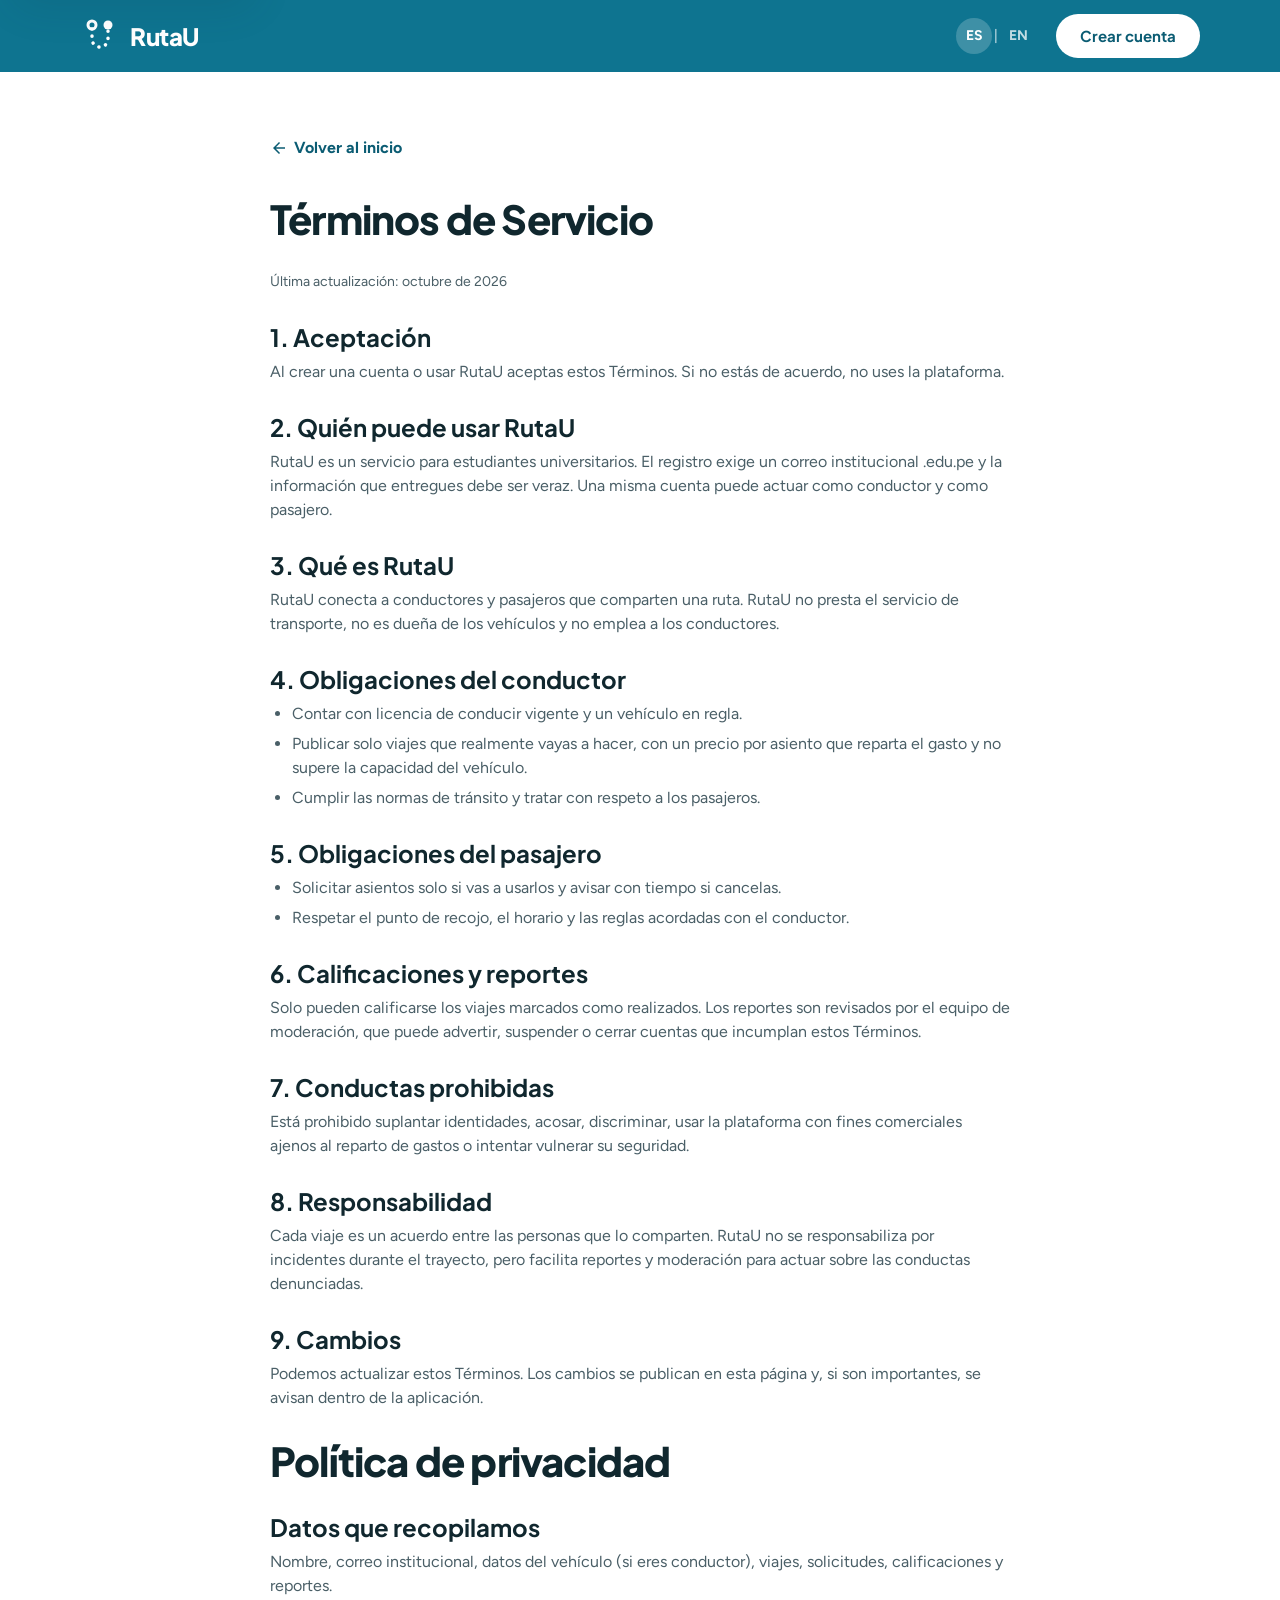
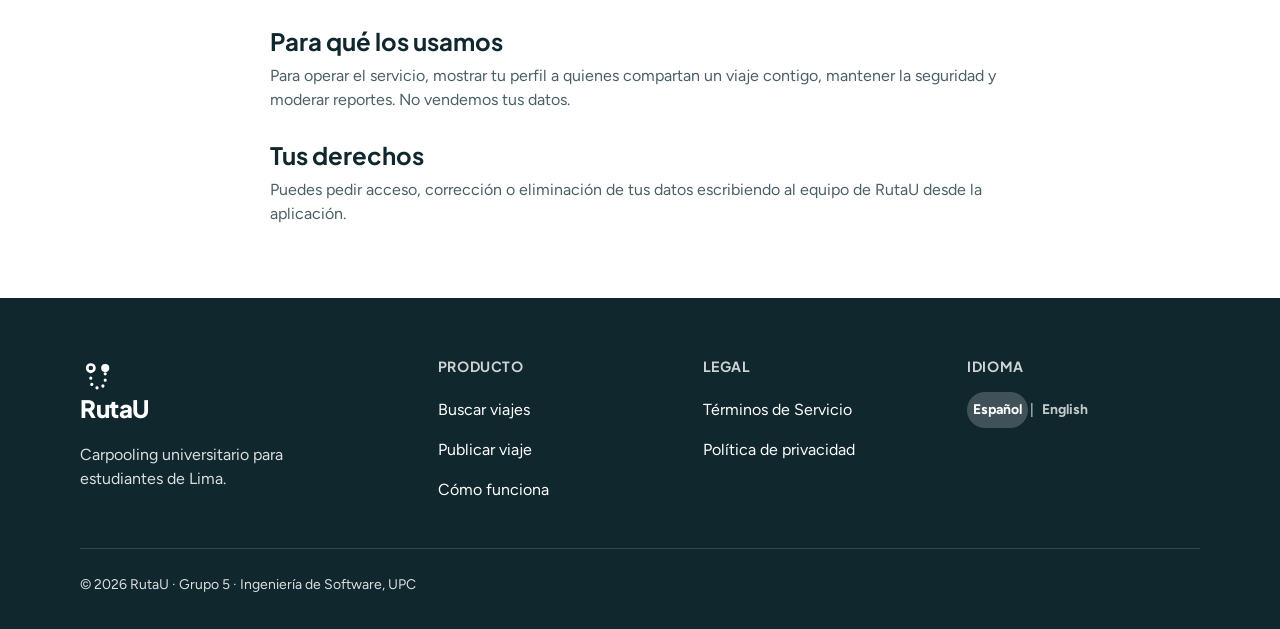
==== terminos.html @ 06f5e518 "feat(landing): add footer and terms of service page" ====
<!doctype html>
<html lang="es-419">
<head>
  <meta charset="utf-8">
  <meta name="viewport" content="width=device-width, initial-scale=1">
  <title data-i18n="meta.title.terms">Términos de Servicio – RutaU</title>
  <meta name="description" content="Términos de Servicio y Política de privacidad de RutaU.">
  <meta name="theme-color" content="#0E7490">
  <link rel="icon" href="assets/favicon.svg" type="image/svg+xml">
  <link rel="preconnect" href="https://fonts.googleapis.com">
  <link rel="preconnect" href="https://fonts.gstatic.com" crossorigin>
  <link href="https://fonts.googleapis.com/css2?family=Figtree:wght@400;500;600;700&family=Plus+Jakarta+Sans:wght@600;700;800&display=swap" rel="stylesheet">
  <link rel="stylesheet" href="css/variables.css">
  <link rel="stylesheet" href="css/base.css">
  <link rel="stylesheet" href="css/layout.css">
  <link rel="stylesheet" href="css/components.css">
</head>
<body data-title-key="meta.title.terms">
  <svg xmlns="http://www.w3.org/2000/svg" style="display:none" aria-hidden="true" focusable="false">
  <symbol id="i-logo" viewBox="0 0 40 40"><path d="M12 13v10a8 8 0 0 0 16 0V13" fill="none" stroke="currentColor" stroke-width="3.5" stroke-linecap="round" stroke-dasharray="0.1 7"/><circle cx="12" cy="9" r="4" fill="none" stroke="currentColor" stroke-width="3"/><circle cx="28" cy="9" r="4.5" fill="currentColor"/></symbol>
  <symbol id="i-search" viewBox="0 0 24 24"><path d="M15.5 14h-.79l-.28-.27A6.47 6.47 0 0 0 16 9.5 6.5 6.5 0 1 0 9.5 16c1.61 0 3.09-.59 4.23-1.57l.27.28v.79l5 4.99L20.49 19l-4.99-5zm-6 0C7.01 14 5 11.99 5 9.5S7.01 5 9.5 5 14 7.01 14 9.5 11.99 14 9.5 14z"/></symbol>
  <symbol id="i-profile" viewBox="0 0 24 24"><path d="M12 12a4 4 0 1 0 0-8 4 4 0 0 0 0 8zm0 2c-2.67 0-8 1.34-8 4v2h16v-2c0-2.66-5.33-4-8-4z"/></symbol>
  <symbol id="i-star" viewBox="0 0 24 24"><path d="M12 17.27 18.18 21l-1.64-7.03L22 9.24l-7.19-.61L12 2 9.19 8.63 2 9.24l5.46 4.73L5.82 21z"/></symbol>
  <symbol id="i-check" viewBox="0 0 24 24"><path d="M12 2a10 10 0 1 0 0 20 10 10 0 0 0 0-20zm-2 15-5-5 1.41-1.41L10 14.17l7.59-7.59L19 8l-9 9z"/></symbol>
  <symbol id="i-school" viewBox="0 0 24 24"><path d="M5 13.18v4L12 21l7-3.82v-4L12 17l-7-3.82zM12 3 1 9l11 6 9-4.91V17h2V9L12 3z"/></symbol>
  <symbol id="i-flag" viewBox="0 0 24 24"><path d="M14.4 6 14 4H5v17h2v-7h5.6l.4 2h7V6z"/></symbol>
  <symbol id="i-menu" viewBox="0 0 24 24"><path d="M3 18h18v-2H3v2zm0-5h18v-2H3v2zm0-7v2h18V6H3z"/></symbol>
  <symbol id="i-back" viewBox="0 0 24 24"><path d="M20 11H7.83l5.59-5.59L12 4l-8 8 8 8 1.41-1.41L7.83 13H20v-2z"/></symbol>
</svg>

  <a class="skip-link" href="#contenido" data-i18n="a11y.skip">Saltar al contenido principal</a>
  <p id="lang-live" class="sr-only" role="status" aria-live="polite"></p>
  <header class="site-header">
    <div class="container site-header__inner">
      <a class="brand" href="index.html" data-i18n-attr="aria-label:a11y.logo" aria-label="RutaU, ir al inicio">
        <svg class="icon" style="width:40px;height:40px" aria-hidden="true"><use href="#i-logo"/></svg>
        <span class="brand__name">RutaU</span>
      </a>
      <div class="header-actions">
        <div class="lang-switch" role="group" data-i18n-attr="aria-label:a11y.lang" aria-label="Seleccionar idioma">
          <button type="button" data-lang="es_419" aria-pressed="true" lang="es">ES</button>
          <span class="lang-switch__sep" aria-hidden="true">|</span>
          <button type="button" data-lang="en_US" aria-pressed="false" lang="en">EN</button>
        </div>
        <a class="btn btn--light btn--sm" href="#" data-app="register" data-i18n="nav.signup">Crear cuenta</a>
      </div>
    </div>
  </header>
  <main id="contenido" class="legal">
    <div class="container legal__inner">
      <a class="back-link" href="index.html"><svg class="icon icon--sm" aria-hidden="true"><use href="#i-back"/></svg><span data-i18n="legal.back">Volver al inicio</span></a>
      <h1 data-i18n="legal.terms.title">Términos de Servicio</h1>
      <p class="legal__meta" data-i18n="legal.updated">Última actualización: octubre de 2026</p>
      <section><h2 data-i18n="legal.t1.h">1. Aceptación</h2><p data-i18n="legal.t1.p">Al crear una cuenta o usar RutaU aceptas estos Términos. Si no estás de acuerdo, no uses la plataforma.</p></section>
      <section><h2 data-i18n="legal.t2.h">2. Quién puede usar RutaU</h2><p data-i18n="legal.t2.p">RutaU es un servicio para estudiantes universitarios. El registro exige un correo institucional .edu.pe y la información que entregues debe ser veraz. Una misma cuenta puede actuar como conductor y como pasajero.</p></section>
      <section><h2 data-i18n="legal.t3.h">3. Qué es RutaU</h2><p data-i18n="legal.t3.p">RutaU conecta a conductores y pasajeros que comparten una ruta. RutaU no presta el servicio de transporte, no es dueña de los vehículos y no emplea a los conductores.</p></section>
      <section><h2 data-i18n="legal.t4.h">4. Obligaciones del conductor</h2><ul><li data-i18n="legal.t4.1">Contar con licencia de conducir vigente y un vehículo en regla.</li><li data-i18n="legal.t4.2">Publicar solo viajes que realmente vayas a hacer, con un precio por asiento que reparta el gasto y no supere la capacidad del vehículo.</li><li data-i18n="legal.t4.3">Cumplir las normas de tránsito y tratar con respeto a los pasajeros.</li></ul></section>
      <section><h2 data-i18n="legal.t5.h">5. Obligaciones del pasajero</h2><ul><li data-i18n="legal.t5.1">Solicitar asientos solo si vas a usarlos y avisar con tiempo si cancelas.</li><li data-i18n="legal.t5.2">Respetar el punto de recojo, el horario y las reglas acordadas con el conductor.</li></ul></section>
      <section><h2 data-i18n="legal.t6.h">6. Calificaciones y reportes</h2><p data-i18n="legal.t6.p">Solo pueden calificarse los viajes marcados como realizados. Los reportes son revisados por el equipo de moderación, que puede advertir, suspender o cerrar cuentas que incumplan estos Términos.</p></section>
      <section><h2 data-i18n="legal.t7.h">7. Conductas prohibidas</h2><p data-i18n="legal.t7.p">Está prohibido suplantar identidades, acosar, discriminar, usar la plataforma con fines comerciales ajenos al reparto de gastos o intentar vulnerar su seguridad.</p></section>
      <section><h2 data-i18n="legal.t8.h">8. Responsabilidad</h2><p data-i18n="legal.t8.p">Cada viaje es un acuerdo entre las personas que lo comparten. RutaU no se responsabiliza por incidentes durante el trayecto, pero facilita reportes y moderación para actuar sobre las conductas denunciadas.</p></section>
      <section><h2 data-i18n="legal.t9.h">9. Cambios</h2><p data-i18n="legal.t9.p">Podemos actualizar estos Términos. Los cambios se publican en esta página y, si son importantes, se avisan dentro de la aplicación.</p></section>
      <h1 id="privacidad" tabindex="-1" data-i18n="legal.privacy.title">Política de privacidad</h1>
      <section><h2 data-i18n="legal.p1.h">Datos que recopilamos</h2><p data-i18n="legal.p1.p">Nombre, correo institucional, datos del vehículo (si eres conductor), viajes, solicitudes, calificaciones y reportes.</p></section>
      <section><h2 data-i18n="legal.p2.h">Para qué los usamos</h2><p data-i18n="legal.p2.p">Para operar el servicio, mostrar tu perfil a quienes compartan un viaje contigo, mantener la seguridad y moderar reportes. No vendemos tus datos.</p></section>
      <section><h2 data-i18n="legal.p3.h">Tus derechos</h2><p data-i18n="legal.p3.p">Puedes pedir acceso, corrección o eliminación de tus datos escribiendo al equipo de RutaU desde la aplicación.</p></section>
    </div>
  </main>
    <footer class="site-footer">
    <div class="container site-footer__inner">
      <div class="footer-grid">
        <div class="footer-col footer-brand">
          <a class="brand" href="index.html"><svg class="icon" style="width:36px;height:36px" aria-hidden="true"><use href="#i-logo"/></svg><span class="brand__name">RutaU</span></a>
          <p data-i18n="foot.tag">Carpooling universitario para estudiantes de Lima.</p>
        </div>
        <nav class="footer-col" data-i18n-attr="aria-label:foot.product" aria-label="Producto">
          <h3 data-i18n="foot.product">Producto</h3>
          <ul>
            <li><a href="#" data-app="search" data-i18n="foot.search">Buscar viajes</a></li>
            <li><a href="#" data-app="publish" data-i18n="foot.publish">Publicar viaje</a></li>
            <li><a href="index.html#como" data-i18n="foot.how">Cómo funciona</a></li>
          </ul>
        </nav>
        <nav class="footer-col" data-i18n-attr="aria-label:foot.legal" aria-label="Legal">
          <h3 data-i18n="foot.legal">Legal</h3>
          <ul>
            <li><a href="terminos.html" data-i18n="foot.terms">Términos de Servicio</a></li>
            <li><a href="terminos.html#privacidad" data-i18n="foot.privacy">Política de privacidad</a></li>
          </ul>
        </nav>
        <div class="footer-col">
          <h3 data-i18n="foot.lang">Idioma</h3>
          <div class="lang-switch" role="group" data-i18n-attr="aria-label:a11y.lang" aria-label="Seleccionar idioma">
            <button type="button" data-lang="es_419" aria-pressed="true" lang="es">Español</button>
            <span class="lang-switch__sep" aria-hidden="true">|</span>
            <button type="button" data-lang="en_US" aria-pressed="false" lang="en">English</button>
          </div>
        </div>
      </div>
      <p class="footer-bottom">© <span data-year>2026</span> RutaU · <span data-i18n="foot.copy">Grupo 5 · Ingeniería de Software, UPC</span></p>
    </div>
  </footer>

  <script src="js/config.js"></script>
</body>
</html>
---- css/variables.css ----
/* ==========================================================================
   RutaU – Variables de diseño (Style Guide v2)
   Toda la paleta y tipografía vive aquí. No se usan colores sueltos en otros
   archivos CSS: siempre var(--token).
   ========================================================================== */
:root {
  /* Pacífico – color principal */
  --primary: #0E7490;
  --primary-dark: #0B5C73;
  --primary-container: #D5F1F8;

  /* Atardecer – color secundario */
  --secondary: #C2410C;
  --secondary-dark: #9A3412;
  --secondary-container: #FFE7DA;

  /* Sol – solo estrellas / reputación */
  --sun: #F59E0B;
  --sun-text: #92400E;
  --sun-container: #FEF0CC;

  /* Neutros */
  --ink: #10272E;
  --muted: #4A5F67;
  --line: #D5DEE2;
  --surface: #F6F8F9;
  --white: #FFFFFF;

  /* Estados */
  --success: #15803D;
  --success-dark: #166534;
  --success-container: #DCF5E3;
  --error: #B3261E;
  --error-container: #FBE3E1;

  /* Tipografía */
  --font-heading: 'Plus Jakarta Sans', system-ui, -apple-system, 'Segoe UI', sans-serif;
  --font-body: 'Figtree', system-ui, -apple-system, 'Segoe UI', sans-serif;

  /* Forma y elevación */
  --radius-pill: 999px;
  --radius-lg: 24px;
  --radius-md: 20px;
  --radius-sm: 14px;
  --shadow-card: 0 18px 40px rgba(11, 63, 79, 0.14);

  /* Layout */
  --container: 1200px;
  --gutter: 40px;
  --header-h: 72px;
}

@media (max-width: 720px) {
  :root { --gutter: 20px; --header-h: 64px; }
}
---- css/base.css ----
/* Reset + base tipográfica + accesibilidad */
*, *::before, *::after { box-sizing: border-box; }
html { scroll-behavior: smooth; scroll-padding-top: calc(var(--header-h) + 12px); -webkit-text-size-adjust: 100%; }
body {
  margin: 0;
  background: var(--surface);
  color: var(--ink);
  font-family: var(--font-body);
  font-size: 16px;
  line-height: 24px;
}
h1, h2, h3 { font-family: var(--font-heading); margin: 0; }
p { margin: 0; }
ul, ol { margin: 0; padding: 0; list-style: none; }
a { color: inherit; }
img, svg { display: block; max-width: 100%; }
button { font: inherit; color: inherit; cursor: pointer; }

.icon { width: 24px; height: 24px; fill: currentColor; flex: none; }
.icon--sm { width: 18px; height: 18px; }
.icon--star { fill: var(--sun); }

/* Foco visible en todos los controles (WCAG 2.4.7) */
:focus-visible { outline: 3px solid var(--secondary); outline-offset: 3px; border-radius: 6px; }
.site-header :focus-visible, .site-footer :focus-visible, .cta-final :focus-visible { outline-color: var(--white); }

/* Solo para lectores de pantalla */
.sr-only {
  position: absolute; width: 1px; height: 1px; padding: 0; margin: -1px;
  overflow: hidden; clip: rect(0, 0, 0, 0); white-space: nowrap; border: 0;
}
.skip-link {
  position: absolute; left: 12px; top: -60px; z-index: 100;
  background: var(--white); color: var(--primary-dark);
  padding: 12px 18px; border-radius: var(--radius-pill); font-weight: 700; text-decoration: none;
  box-shadow: var(--shadow-card);
}
.skip-link:focus { top: 12px; }

@media (prefers-reduced-motion: reduce) {
  html { scroll-behavior: auto; }
  *, *::before, *::after { animation: none !important; transition: none !important; }
}
---- css/layout.css ----
/* Estructura de página: contenedor, header, secciones, footer */
.container { max-width: var(--container); margin: 0 auto; padding: 0 var(--gutter); }

.section { padding: 80px 0; }
.section--white { background: var(--white); }
.section--surface { background: var(--surface); }
.section__head { display: flex; flex-direction: column; gap: 10px; max-width: 640px; margin-bottom: 40px; }
.section__title { font-weight: 800; font-size: 40px; line-height: 46px; letter-spacing: -0.8px; text-wrap: balance; }
.section__lead { color: var(--muted); font-size: 18px; line-height: 28px; }

/* Header */
.site-header { position: sticky; top: 0; z-index: 50; background: var(--primary); color: var(--white); }
.site-header__inner { height: var(--header-h); display: flex; align-items: center; gap: 32px; }
.brand { display: inline-flex; align-items: center; gap: 10px; text-decoration: none; color: var(--white); }
.brand__name { font-family: var(--font-heading); font-weight: 800; font-size: 24px; letter-spacing: -0.5px; }
.main-nav { display: flex; gap: 28px; margin-left: 24px; }
.main-nav a { color: var(--white); text-decoration: none; font-weight: 600; font-size: 15px; padding: 8px 2px; border-bottom: 2px solid transparent; }
.main-nav a:hover, .main-nav a[aria-current="true"] { border-bottom-color: var(--white); }
.header-actions { margin-left: auto; display: flex; align-items: center; gap: 20px; }
.header-login { color: var(--white); text-decoration: none; font-weight: 700; font-size: 15px; padding: 10px 4px; }
.header-login:hover { text-decoration: underline; }
.menu-toggle { display: none; margin-left: 8px; width: 44px; height: 44px; border: 0; background: transparent; color: var(--white); border-radius: var(--radius-sm); align-items: center; justify-content: center; }

/* Hero */
.hero { background: linear-gradient(180deg, var(--primary-container) 0%, var(--surface) 100%); }
.hero__inner { display: flex; flex-wrap: wrap; gap: 56px; align-items: center; padding-top: 72px; padding-bottom: 80px; }
.hero__copy { flex: 1 1 480px; min-width: 0; display: flex; flex-direction: column; gap: 24px; }
.hero__title { font-weight: 800; font-size: 60px; line-height: 64px; letter-spacing: -1.5px; text-wrap: balance; }
.hero__lead { font-size: 20px; line-height: 30px; color: var(--muted); max-width: 520px; }
.hero__actions { display: flex; flex-wrap: wrap; gap: 14px; }
.hero__visual { flex: 1 1 320px; min-width: 0; display: flex; justify-content: center; }

/* Rejillas */
.steps, .audience, .trust { display: grid; gap: 24px; }
.steps, .trust { grid-template-columns: repeat(3, minmax(0, 1fr)); }
.audience { grid-template-columns: repeat(2, minmax(0, 1fr)); }
.faq-list { max-width: 820px; display: flex; flex-direction: column; gap: 12px; }

/* CTA final */
.cta-final { background: var(--primary); color: var(--white); }
.cta-final__inner { padding-top: 72px; padding-bottom: 72px; display: flex; flex-direction: column; align-items: center; text-align: center; gap: 16px; }
.cta-final__title { font-weight: 800; font-size: 40px; line-height: 46px; letter-spacing: -0.8px; text-wrap: balance; }
.cta-final__lead { font-size: 18px; line-height: 28px; max-width: 560px; opacity: .95; }

/* Footer */
.site-footer { background: var(--ink); color: var(--white); }
.site-footer__inner { padding-top: 56px; padding-bottom: 32px; display: flex; flex-direction: column; gap: 40px; }
.footer-grid { display: grid; grid-template-columns: 1.4fr 1fr 1fr 1fr; gap: 32px; }
.footer-col h3 { font-size: 14px; letter-spacing: .6px; text-transform: uppercase; margin-bottom: 14px; opacity: .8; }
.footer-col li + li { margin-top: 4px; }
.footer-col a, .footer-link { color: var(--white); text-decoration: none; display: inline-block; padding: 6px 0; }
.footer-col a:hover { text-decoration: underline; }
.footer-brand p { margin-top: 12px; opacity: .85; max-width: 280px; }
.footer-bottom { border-top: 1px solid rgba(255,255,255,.18); padding-top: 24px; font-size: 14px; opacity: .85; }
---- css/components.css ----
/* Componentes reutilizables */

/* Botones */
.btn {
  min-height: 52px; display: inline-flex; align-items: center; justify-content: center; gap: 8px;
  padding: 0 30px; border-radius: var(--radius-pill); border: 2px solid transparent;
  font-family: var(--font-heading); font-weight: 700; font-size: 16px; text-decoration: none; cursor: pointer;
  transition: background-color .15s, color .15s, border-color .15s;
}
.btn--primary { background: var(--primary); color: var(--white); }
.btn--primary:hover { background: var(--primary-dark); }
.btn--outline { border-color: var(--secondary); color: var(--secondary); background: transparent; }
.btn--outline:hover { background: var(--secondary-container); color: var(--secondary-dark); }
.btn--light { background: var(--white); color: var(--primary-dark); }
.btn--light:hover { background: var(--primary-container); }
.btn--sm { min-height: 44px; padding: 0 22px; font-size: 15px; }
.btn--text { min-height: 44px; padding: 0 12px; color: var(--secondary); }
.btn--text:hover { text-decoration: underline; }

/* Selector de idioma */
.lang-switch { display: inline-flex; align-items: center; gap: 2px; font-size: 14px; font-weight: 700; }
.lang-switch button {
  min-width: 36px; min-height: 36px; border: 0; background: transparent; color: var(--white);
  opacity: .75; border-radius: var(--radius-pill); font-weight: 700;
}
.lang-switch button[aria-pressed="true"] { opacity: 1; background: rgba(255,255,255,.2); }
.lang-switch button:hover { opacity: 1; }
.lang-switch__sep { opacity: .6; }

/* Insignias */
.badge { align-self: flex-start; padding: 6px 14px; border-radius: var(--radius-pill); font-weight: 700; font-size: 14px; }
.badge--secondary { background: var(--secondary-container); color: var(--secondary-dark); }
.badge--primary { background: var(--primary-container); color: var(--primary-dark); font-weight: 600; font-size: 12px; padding: 4px 10px; }

.check-list { display: flex; flex-wrap: wrap; gap: 12px 28px; color: var(--muted); font-size: 15px; }
.check-list li { display: flex; align-items: center; gap: 8px; }
.check-list .icon { color: var(--success); }

/* Tarjeta de viaje (hero) */
.trip-card {
  width: 400px; max-width: 100%; background: var(--white); border: 1px solid var(--line);
  border-radius: var(--radius-lg); padding: 24px; display: flex; flex-direction: column; gap: 18px;
  box-shadow: var(--shadow-card);
}
.trip-card__driver { display: flex; align-items: center; gap: 12px; }
.avatar { width: 44px; height: 44px; border-radius: 50%; background: var(--primary-container); color: var(--primary-dark); display: flex; align-items: center; justify-content: center; font-weight: 700; flex: none; }
.trip-card__who { flex: 1; }
.trip-card__name { font-weight: 700; line-height: 20px; }
.trip-card__rating { font-size: 13px; color: var(--muted); display: flex; align-items: center; gap: 4px; }
.route { display: flex; gap: 14px; }
.route__line { display: flex; flex-direction: column; align-items: center; padding-top: 4px; }
.route__start { width: 14px; height: 14px; border-radius: 50%; border: 3px solid var(--primary); background: var(--white); }
.route__path { width: 0; height: 30px; border-left: 3px dotted var(--primary); }
.route__end { width: 14px; height: 14px; border-radius: 50%; background: var(--secondary); }
.route__stops { display: flex; flex-direction: column; gap: 14px; }
.route__place { font-weight: 700; line-height: 20px; }
.route__time { font-size: 13px; color: var(--muted); }
.trip-card__meta { display: flex; gap: 16px; font-size: 14px; color: var(--muted); border-top: 1px solid var(--line); padding-top: 12px; flex-wrap: wrap; }
.trip-card__price { font-weight: 700; color: var(--ink); }
.trip-card__actions { display: flex; gap: 10px; justify-content: flex-end; flex-wrap: wrap; }

/* Tarjetas (pasos, confianza) */
.card { border: 1px solid var(--line); border-radius: var(--radius-md); padding: 28px; display: flex; flex-direction: column; gap: 12px; background: var(--surface); }
.section--surface .card { background: var(--white); }
.card__icon { width: 48px; height: 48px; border-radius: var(--radius-sm); background: var(--primary); color: var(--white); display: flex; align-items: center; justify-content: center; }
.card__icon--secondary { background: var(--secondary); }
.card__title { font-weight: 700; font-size: 22px; line-height: 28px; }
.card__text { color: var(--muted); }

/* Panel conductor / pasajero */
.panel { border-radius: var(--radius-lg); padding: 36px; display: flex; flex-direction: column; gap: 18px; }
.panel--driver { background: var(--secondary-container); }
.panel--rider { background: var(--primary-container); }
.panel__kicker { font-weight: 700; font-size: 14px; letter-spacing: .6px; text-transform: uppercase; }
.panel--driver .panel__kicker { color: var(--secondary-dark); }
.panel--rider .panel__kicker { color: var(--primary-dark); }
.panel__title { font-weight: 800; font-size: 28px; line-height: 34px; letter-spacing: -0.4px; }
.panel__list { display: flex; flex-direction: column; gap: 10px; }
.panel__list li { display: flex; gap: 10px; align-items: flex-start; }
.panel__list .icon { margin-top: 2px; color: var(--success-dark); }
.panel .btn { align-self: flex-start; margin-top: 6px; }

/* Preguntas frecuentes (acordeón accesible) */
.faq-item { background: var(--white); border: 1px solid var(--line); border-radius: var(--radius-sm); }
.faq-item h3 { font-size: 18px; line-height: 26px; }
.faq-q {
  width: 100%; min-height: 56px; display: flex; align-items: center; justify-content: space-between; gap: 16px;
  padding: 14px 20px; background: transparent; border: 0; text-align: left;
  font-family: var(--font-heading); font-weight: 700; font-size: 18px; border-radius: var(--radius-sm);
}
.faq-q .faq-sign { font-size: 24px; line-height: 1; color: var(--primary); flex: none; width: 24px; text-align: center; }
.faq-a { padding: 0 20px 18px; color: var(--muted); }
.faq-a[hidden] { display: none; }

/* Páginas legales */
.legal { background: var(--white); }
.legal__inner { max-width: 820px; padding-top: 56px; padding-bottom: 72px; display: flex; flex-direction: column; gap: 28px; }
.legal h1 { font-weight: 800; font-size: 40px; line-height: 46px; letter-spacing: -0.8px; }
.legal h2 { font-weight: 700; font-size: 24px; line-height: 30px; margin-bottom: 8px; }
.legal p, .legal li { color: var(--muted); }
.legal ul { list-style: disc; padding-left: 22px; display: flex; flex-direction: column; gap: 6px; }
.legal__meta { color: var(--muted); font-size: 14px; }
.back-link { display: inline-flex; align-items: center; gap: 6px; color: var(--primary-dark); font-weight: 700; text-decoration: none; padding: 8px 0; }
.back-link:hover { text-decoration: underline; }
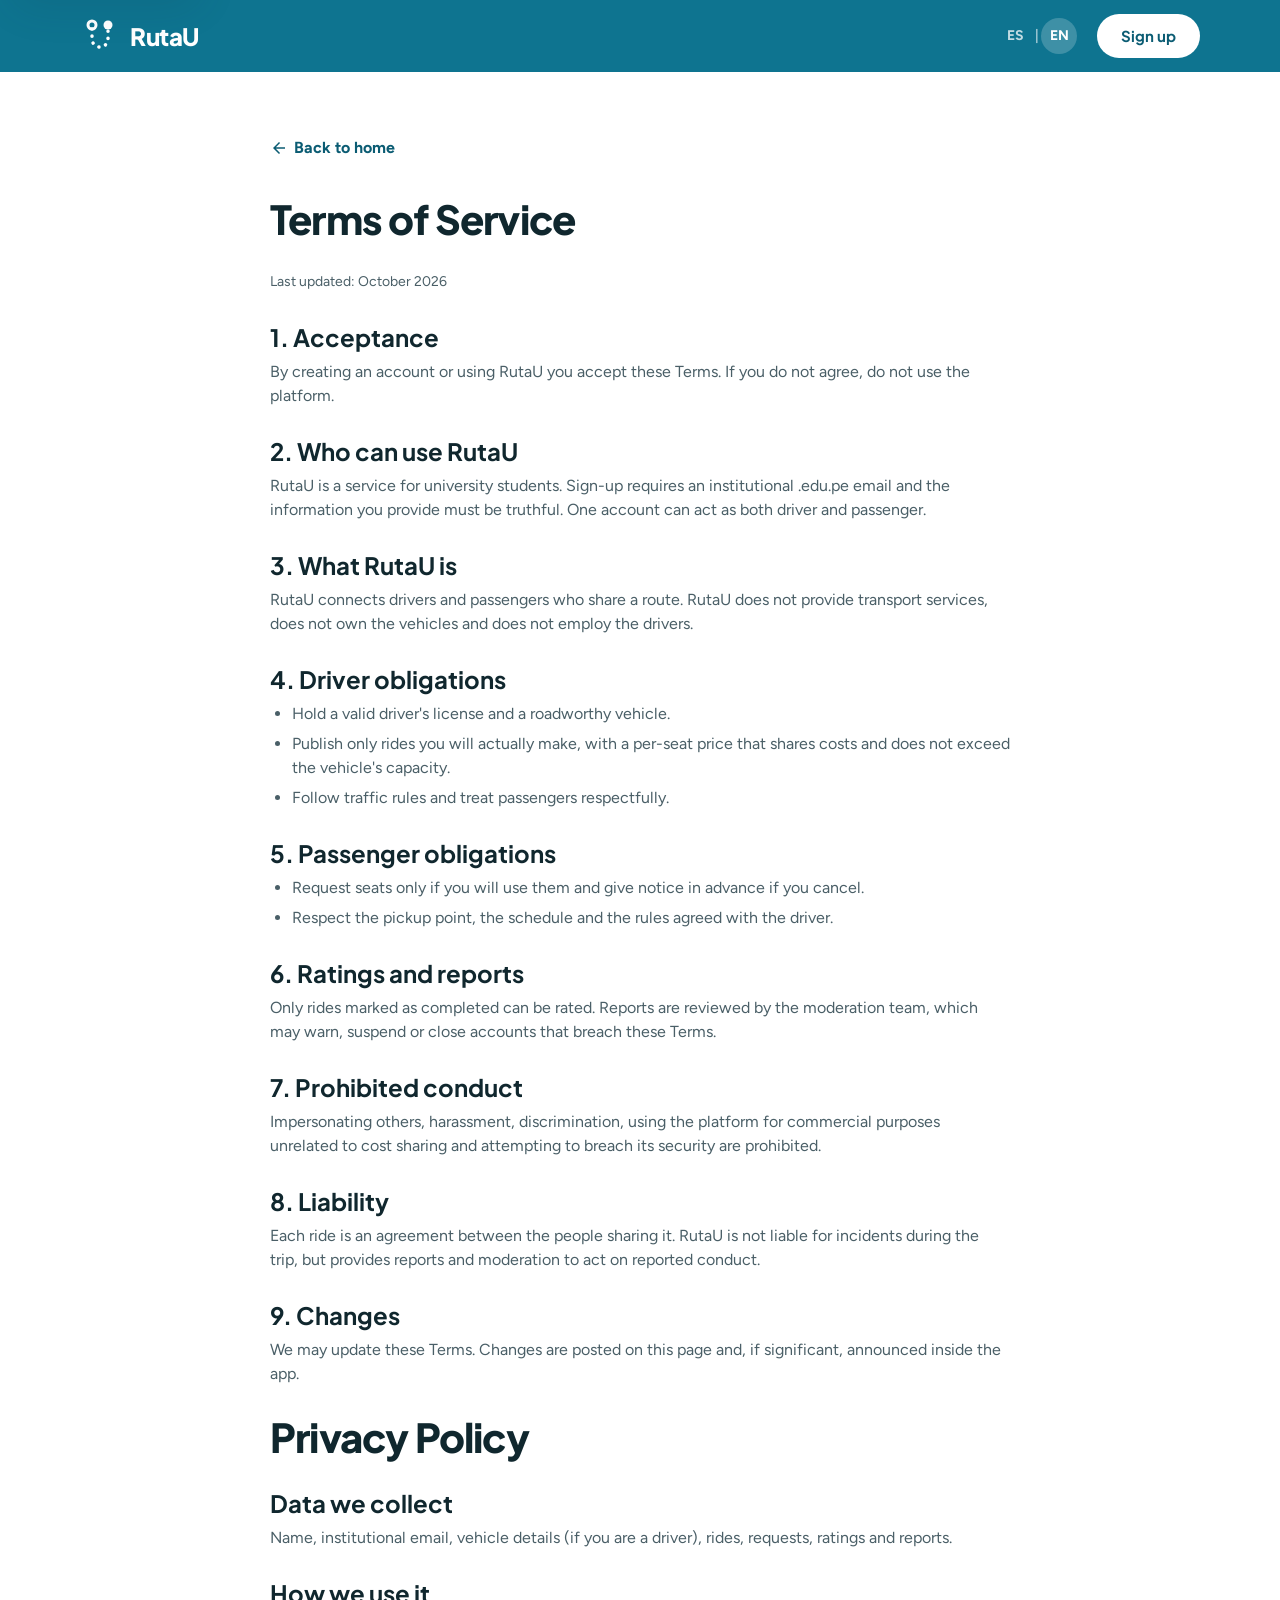
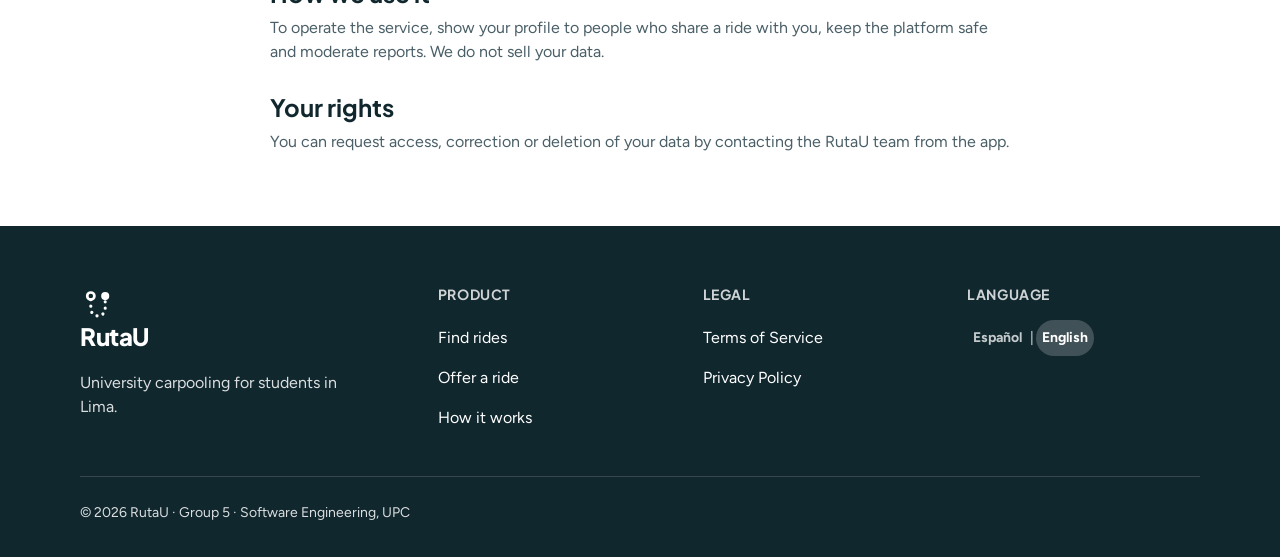
==== commit 6950f2f4: "feat(i18n): add es-419 and en-US translations" ====
--- a/terminos.html
+++ b/terminos.html
@@ -102,5 +102,8 @@
   </footer>
 
   <script src="js/config.js"></script>
+  <script src="i18n/es_419.js"></script>
+  <script src="i18n/en_US.js"></script>
+  <script src="js/i18n.js"></script>
 </body>
 </html>
